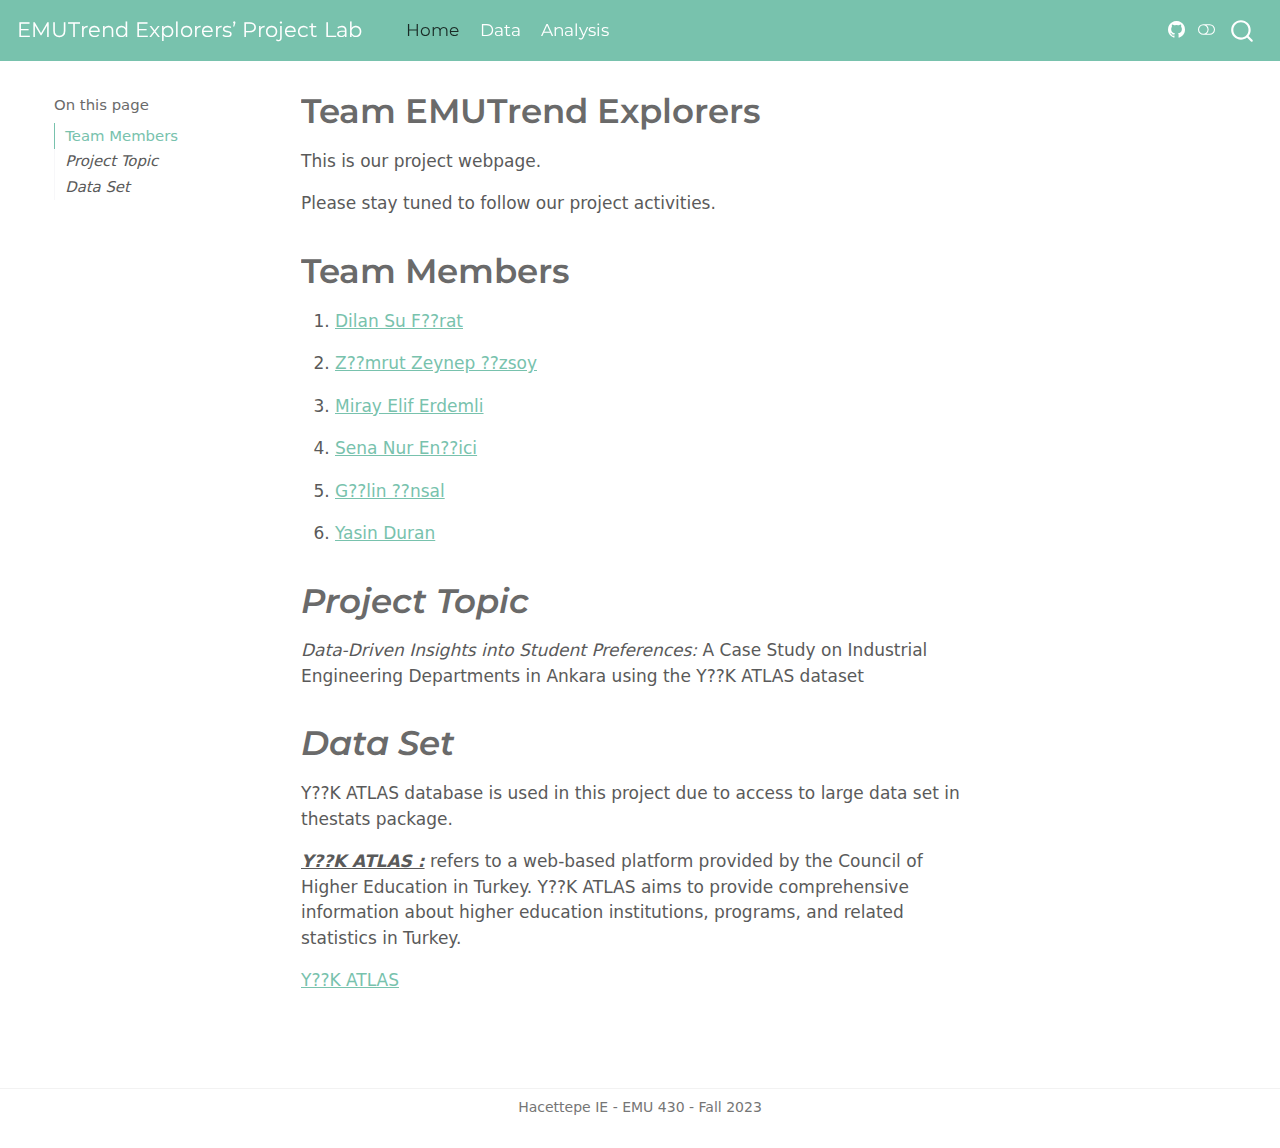
==== docs/index.html @ b111a14e "." ====
<!DOCTYPE html>
<html xmlns="http://www.w3.org/1999/xhtml" lang="en" xml:lang="en"><head>

<meta charset="utf-8">
<meta name="generator" content="quarto-1.3.450">

<meta name="viewport" content="width=device-width, initial-scale=1.0, user-scalable=yes">


<title>EMUTrend Explorers’ Project Lab - Team EMUTrend Explorers</title>
<style>
code{white-space: pre-wrap;}
span.smallcaps{font-variant: small-caps;}
div.columns{display: flex; gap: min(4vw, 1.5em);}
div.column{flex: auto; overflow-x: auto;}
div.hanging-indent{margin-left: 1.5em; text-indent: -1.5em;}
ul.task-list{list-style: none;}
ul.task-list li input[type="checkbox"] {
  width: 0.8em;
  margin: 0 0.8em 0.2em -1em; /* quarto-specific, see https://github.com/quarto-dev/quarto-cli/issues/4556 */ 
  vertical-align: middle;
}
</style>


<script src="site_libs/quarto-nav/quarto-nav.js"></script>
<script src="site_libs/quarto-nav/headroom.min.js"></script>
<script src="site_libs/clipboard/clipboard.min.js"></script>
<script src="site_libs/quarto-search/autocomplete.umd.js"></script>
<script src="site_libs/quarto-search/fuse.min.js"></script>
<script src="site_libs/quarto-search/quarto-search.js"></script>
<meta name="quarto:offset" content="./">
<script src="site_libs/quarto-html/quarto.js"></script>
<script src="site_libs/quarto-html/popper.min.js"></script>
<script src="site_libs/quarto-html/tippy.umd.min.js"></script>
<script src="site_libs/quarto-html/anchor.min.js"></script>
<link href="site_libs/quarto-html/tippy.css" rel="stylesheet">
<link href="site_libs/quarto-html/quarto-syntax-highlighting.css" rel="stylesheet" class="quarto-color-scheme" id="quarto-text-highlighting-styles">
<link href="site_libs/quarto-html/quarto-syntax-highlighting-dark.css" rel="prefetch" class="quarto-color-scheme quarto-color-alternate" id="quarto-text-highlighting-styles">
<script src="site_libs/bootstrap/bootstrap.min.js"></script>
<link href="site_libs/bootstrap/bootstrap-icons.css" rel="stylesheet">
<link href="site_libs/bootstrap/bootstrap.min.css" rel="stylesheet" class="quarto-color-scheme" id="quarto-bootstrap" data-mode="light">
<link href="site_libs/bootstrap/bootstrap-dark.min.css" rel="prefetch" class="quarto-color-scheme quarto-color-alternate" id="quarto-bootstrap" data-mode="dark">
<script id="quarto-search-options" type="application/json">{
  "location": "navbar",
  "copy-button": false,
  "collapse-after": 3,
  "panel-placement": "end",
  "type": "overlay",
  "limit": 20,
  "language": {
    "search-no-results-text": "No results",
    "search-matching-documents-text": "matching documents",
    "search-copy-link-title": "Copy link to search",
    "search-hide-matches-text": "Hide additional matches",
    "search-more-match-text": "more match in this document",
    "search-more-matches-text": "more matches in this document",
    "search-clear-button-title": "Clear",
    "search-detached-cancel-button-title": "Cancel",
    "search-submit-button-title": "Submit",
    "search-label": "Search"
  }
}</script>


<link rel="stylesheet" href="styles.css">
</head>

<body class="floating nav-fixed">

<div id="quarto-search-results"></div>
  <header id="quarto-header" class="headroom fixed-top">
    <nav class="navbar navbar-expand-lg navbar-dark ">
      <div class="navbar-container container-fluid">
      <div class="navbar-brand-container">
    <a class="navbar-brand" href="./index.html">
    <span class="navbar-title">EMUTrend Explorers’ Project Lab</span>
    </a>
  </div>
            <div id="quarto-search" class="" title="Search"></div>
          <button class="navbar-toggler" type="button" data-bs-toggle="collapse" data-bs-target="#navbarCollapse" aria-controls="navbarCollapse" aria-expanded="false" aria-label="Toggle navigation" onclick="if (window.quartoToggleHeadroom) { window.quartoToggleHeadroom(); }">
  <span class="navbar-toggler-icon"></span>
</button>
          <div class="collapse navbar-collapse" id="navbarCollapse">
            <ul class="navbar-nav navbar-nav-scroll me-auto">
  <li class="nav-item">
    <a class="nav-link active" href="./index.html" rel="" target="" aria-current="page">
 <span class="menu-text">Home</span></a>
  </li>  
  <li class="nav-item">
    <a class="nav-link" href="./data.html" rel="" target="">
 <span class="menu-text">Data</span></a>
  </li>  
  <li class="nav-item">
    <a class="nav-link" href="./analysis.html" rel="" target="">
 <span class="menu-text">Analysis</span></a>
  </li>  
</ul>
            <div class="quarto-navbar-tools ms-auto">
    <a href="https://github.com/emu-hacettepe-analytics/emu430-fall2023-team-emutrend_explorers" rel="" title="" class="quarto-navigation-tool px-1" aria-label=""><i class="bi bi-github"></i></a>
  <a href="" class="quarto-color-scheme-toggle quarto-navigation-tool  px-1" onclick="window.quartoToggleColorScheme(); return false;" title="Toggle dark mode"><i class="bi"></i></a>
</div>
          </div> <!-- /navcollapse -->
      </div> <!-- /container-fluid -->
    </nav>
</header>
<!-- content -->
<div id="quarto-content" class="quarto-container page-columns page-rows-contents page-layout-article page-navbar">
<!-- sidebar -->
  <nav id="quarto-sidebar" class="sidebar collapse collapse-horizontal sidebar-navigation floating overflow-auto">
    <nav id="TOC" role="doc-toc" class="toc-active">
    <h2 id="toc-title">On this page</h2>
   
  <ul>
  <li><a href="#team-members" id="toc-team-members" class="nav-link active" data-scroll-target="#team-members">Team Members</a></li>
  <li><a href="#project-topic" id="toc-project-topic" class="nav-link" data-scroll-target="#project-topic"><em>Project Topic</em></a></li>
  <li><a href="#data-set" id="toc-data-set" class="nav-link" data-scroll-target="#data-set"><em>Data Set</em></a></li>
  </ul>
</nav>
</nav>
<div id="quarto-sidebar-glass" data-bs-toggle="collapse" data-bs-target="#quarto-sidebar,#quarto-sidebar-glass"></div>
<!-- margin-sidebar -->
    <div id="quarto-margin-sidebar" class="sidebar margin-sidebar">
    </div>
<!-- main -->
<main class="content" id="quarto-document-content">

<header id="title-block-header" class="quarto-title-block default">
<div class="quarto-title">
<h1 class="title">Team EMUTrend Explorers</h1>
</div>



<div class="quarto-title-meta">

    
  
    
  </div>
  

</header>

<p>This is our project webpage.</p>
<p>Please stay tuned to follow our project activities.</p>
<section id="team-members" class="level1">
<h1>Team Members</h1>
<ol type="1">
<li><p><a href="https://github.com/sufirat">Dilan Su F??rat</a></p></li>
<li><p><a href="https://github.com/zzeynepo">Z??mrut Zeynep ??zsoy</a></p></li>
<li><p><a href="https://github.com/MirayElifErdemli">Miray Elif Erdemli</a></p></li>
<li><p><a href="https://github.com/ensici">Sena Nur En??ici</a></p></li>
<li><p><a href="https://github.com/gulinunsal">G??lin ??nsal</a></p></li>
<li><p><a href="https://github.com/Yasinduran2200469822">Yasin Duran</a></p></li>
</ol>
</section>
<section id="project-topic" class="level1">
<h1><em>Project Topic</em></h1>
<p><em>Data-Driven Insights into Student Preferences:</em> A Case Study on Industrial Engineering Departments in Ankara using the Y??K ATLAS dataset</p>
</section>
<section id="data-set" class="level1">
<h1><em>Data Set</em></h1>
<p>Y??K ATLAS database is used in this project due to access to large data set in thestats package.</p>
<p><u><strong><em>Y??K ATLAS :</em></strong></u> refers to a web-based platform provided by the Council of Higher Education in Turkey. Y??K ATLAS aims to provide comprehensive information about higher education institutions, programs, and related statistics in Turkey.</p>
<p><a href="https://yokatlas.yok.gov.tr/">Y??K ATLAS</a></p>


</section>

<a onclick="window.scrollTo(0, 0); return false;" role="button" id="quarto-back-to-top"><i class="bi bi-arrow-up"></i> Back to top</a></main> <!-- /main -->
<script id="quarto-html-after-body" type="application/javascript">
window.document.addEventListener("DOMContentLoaded", function (event) {
  const toggleBodyColorMode = (bsSheetEl) => {
    const mode = bsSheetEl.getAttribute("data-mode");
    const bodyEl = window.document.querySelector("body");
    if (mode === "dark") {
      bodyEl.classList.add("quarto-dark");
      bodyEl.classList.remove("quarto-light");
    } else {
      bodyEl.classList.add("quarto-light");
      bodyEl.classList.remove("quarto-dark");
    }
  }
  const toggleBodyColorPrimary = () => {
    const bsSheetEl = window.document.querySelector("link#quarto-bootstrap");
    if (bsSheetEl) {
      toggleBodyColorMode(bsSheetEl);
    }
  }
  toggleBodyColorPrimary();  
  const disableStylesheet = (stylesheets) => {
    for (let i=0; i < stylesheets.length; i++) {
      const stylesheet = stylesheets[i];
      stylesheet.rel = 'prefetch';
    }
  }
  const enableStylesheet = (stylesheets) => {
    for (let i=0; i < stylesheets.length; i++) {
      const stylesheet = stylesheets[i];
      stylesheet.rel = 'stylesheet';
    }
  }
  const manageTransitions = (selector, allowTransitions) => {
    const els = window.document.querySelectorAll(selector);
    for (let i=0; i < els.length; i++) {
      const el = els[i];
      if (allowTransitions) {
        el.classList.remove('notransition');
      } else {
        el.classList.add('notransition');
      }
    }
  }
  const toggleColorMode = (alternate) => {
    // Switch the stylesheets
    const alternateStylesheets = window.document.querySelectorAll('link.quarto-color-scheme.quarto-color-alternate');
    manageTransitions('#quarto-margin-sidebar .nav-link', false);
    if (alternate) {
      enableStylesheet(alternateStylesheets);
      for (const sheetNode of alternateStylesheets) {
        if (sheetNode.id === "quarto-bootstrap") {
          toggleBodyColorMode(sheetNode);
        }
      }
    } else {
      disableStylesheet(alternateStylesheets);
      toggleBodyColorPrimary();
    }
    manageTransitions('#quarto-margin-sidebar .nav-link', true);
    // Switch the toggles
    const toggles = window.document.querySelectorAll('.quarto-color-scheme-toggle');
    for (let i=0; i < toggles.length; i++) {
      const toggle = toggles[i];
      if (toggle) {
        if (alternate) {
          toggle.classList.add("alternate");     
        } else {
          toggle.classList.remove("alternate");
        }
      }
    }
    // Hack to workaround the fact that safari doesn't
    // properly recolor the scrollbar when toggling (#1455)
    if (navigator.userAgent.indexOf('Safari') > 0 && navigator.userAgent.indexOf('Chrome') == -1) {
      manageTransitions("body", false);
      window.scrollTo(0, 1);
      setTimeout(() => {
        window.scrollTo(0, 0);
        manageTransitions("body", true);
      }, 40);  
    }
  }
  const isFileUrl = () => { 
    return window.location.protocol === 'file:';
  }
  const hasAlternateSentinel = () => {  
    let styleSentinel = getColorSchemeSentinel();
    if (styleSentinel !== null) {
      return styleSentinel === "alternate";
    } else {
      return false;
    }
  }
  const setStyleSentinel = (alternate) => {
    const value = alternate ? "alternate" : "default";
    if (!isFileUrl()) {
      window.localStorage.setItem("quarto-color-scheme", value);
    } else {
      localAlternateSentinel = value;
    }
  }
  const getColorSchemeSentinel = () => {
    if (!isFileUrl()) {
      const storageValue = window.localStorage.getItem("quarto-color-scheme");
      return storageValue != null ? storageValue : localAlternateSentinel;
    } else {
      return localAlternateSentinel;
    }
  }
  let localAlternateSentinel = 'default';
  // Dark / light mode switch
  window.quartoToggleColorScheme = () => {
    // Read the current dark / light value 
    let toAlternate = !hasAlternateSentinel();
    toggleColorMode(toAlternate);
    setStyleSentinel(toAlternate);
  };
  // Ensure there is a toggle, if there isn't float one in the top right
  if (window.document.querySelector('.quarto-color-scheme-toggle') === null) {
    const a = window.document.createElement('a');
    a.classList.add('top-right');
    a.classList.add('quarto-color-scheme-toggle');
    a.href = "";
    a.onclick = function() { try { window.quartoToggleColorScheme(); } catch {} return false; };
    const i = window.document.createElement("i");
    i.classList.add('bi');
    a.appendChild(i);
    window.document.body.appendChild(a);
  }
  // Switch to dark mode if need be
  if (hasAlternateSentinel()) {
    toggleColorMode(true);
  } else {
    toggleColorMode(false);
  }
  const icon = "";
  const anchorJS = new window.AnchorJS();
  anchorJS.options = {
    placement: 'right',
    icon: icon
  };
  anchorJS.add('.anchored');
  const isCodeAnnotation = (el) => {
    for (const clz of el.classList) {
      if (clz.startsWith('code-annotation-')) {                     
        return true;
      }
    }
    return false;
  }
  const clipboard = new window.ClipboardJS('.code-copy-button', {
    text: function(trigger) {
      const codeEl = trigger.previousElementSibling.cloneNode(true);
      for (const childEl of codeEl.children) {
        if (isCodeAnnotation(childEl)) {
          childEl.remove();
        }
      }
      return codeEl.innerText;
    }
  });
  clipboard.on('success', function(e) {
    // button target
    const button = e.trigger;
    // don't keep focus
    button.blur();
    // flash "checked"
    button.classList.add('code-copy-button-checked');
    var currentTitle = button.getAttribute("title");
    button.setAttribute("title", "Copied!");
    let tooltip;
    if (window.bootstrap) {
      button.setAttribute("data-bs-toggle", "tooltip");
      button.setAttribute("data-bs-placement", "left");
      button.setAttribute("data-bs-title", "Copied!");
      tooltip = new bootstrap.Tooltip(button, 
        { trigger: "manual", 
          customClass: "code-copy-button-tooltip",
          offset: [0, -8]});
      tooltip.show();    
    }
    setTimeout(function() {
      if (tooltip) {
        tooltip.hide();
        button.removeAttribute("data-bs-title");
        button.removeAttribute("data-bs-toggle");
        button.removeAttribute("data-bs-placement");
      }
      button.setAttribute("title", currentTitle);
      button.classList.remove('code-copy-button-checked');
    }, 1000);
    // clear code selection
    e.clearSelection();
  });
  function tippyHover(el, contentFn) {
    const config = {
      allowHTML: true,
      content: contentFn,
      maxWidth: 500,
      delay: 100,
      arrow: false,
      appendTo: function(el) {
          return el.parentElement;
      },
      interactive: true,
      interactiveBorder: 10,
      theme: 'quarto',
      placement: 'bottom-start'
    };
    window.tippy(el, config); 
  }
  const noterefs = window.document.querySelectorAll('a[role="doc-noteref"]');
  for (var i=0; i<noterefs.length; i++) {
    const ref = noterefs[i];
    tippyHover(ref, function() {
      // use id or data attribute instead here
      let href = ref.getAttribute('data-footnote-href') || ref.getAttribute('href');
      try { href = new URL(href).hash; } catch {}
      const id = href.replace(/^#\/?/, "");
      const note = window.document.getElementById(id);
      return note.innerHTML;
    });
  }
      let selectedAnnoteEl;
      const selectorForAnnotation = ( cell, annotation) => {
        let cellAttr = 'data-code-cell="' + cell + '"';
        let lineAttr = 'data-code-annotation="' +  annotation + '"';
        const selector = 'span[' + cellAttr + '][' + lineAttr + ']';
        return selector;
      }
      const selectCodeLines = (annoteEl) => {
        const doc = window.document;
        const targetCell = annoteEl.getAttribute("data-target-cell");
        const targetAnnotation = annoteEl.getAttribute("data-target-annotation");
        const annoteSpan = window.document.querySelector(selectorForAnnotation(targetCell, targetAnnotation));
        const lines = annoteSpan.getAttribute("data-code-lines").split(",");
        const lineIds = lines.map((line) => {
          return targetCell + "-" + line;
        })
        let top = null;
        let height = null;
        let parent = null;
        if (lineIds.length > 0) {
            //compute the position of the single el (top and bottom and make a div)
            const el = window.document.getElementById(lineIds[0]);
            top = el.offsetTop;
            height = el.offsetHeight;
            parent = el.parentElement.parentElement;
          if (lineIds.length > 1) {
            const lastEl = window.document.getElementById(lineIds[lineIds.length - 1]);
            const bottom = lastEl.offsetTop + lastEl.offsetHeight;
            height = bottom - top;
          }
          if (top !== null && height !== null && parent !== null) {
            // cook up a div (if necessary) and position it 
            let div = window.document.getElementById("code-annotation-line-highlight");
            if (div === null) {
              div = window.document.createElement("div");
              div.setAttribute("id", "code-annotation-line-highlight");
              div.style.position = 'absolute';
              parent.appendChild(div);
            }
            div.style.top = top - 2 + "px";
            div.style.height = height + 4 + "px";
            let gutterDiv = window.document.getElementById("code-annotation-line-highlight-gutter");
            if (gutterDiv === null) {
              gutterDiv = window.document.createElement("div");
              gutterDiv.setAttribute("id", "code-annotation-line-highlight-gutter");
              gutterDiv.style.position = 'absolute';
              const codeCell = window.document.getElementById(targetCell);
              const gutter = codeCell.querySelector('.code-annotation-gutter');
              gutter.appendChild(gutterDiv);
            }
            gutterDiv.style.top = top - 2 + "px";
            gutterDiv.style.height = height + 4 + "px";
          }
          selectedAnnoteEl = annoteEl;
        }
      };
      const unselectCodeLines = () => {
        const elementsIds = ["code-annotation-line-highlight", "code-annotation-line-highlight-gutter"];
        elementsIds.forEach((elId) => {
          const div = window.document.getElementById(elId);
          if (div) {
            div.remove();
          }
        });
        selectedAnnoteEl = undefined;
      };
      // Attach click handler to the DT
      const annoteDls = window.document.querySelectorAll('dt[data-target-cell]');
      for (const annoteDlNode of annoteDls) {
        annoteDlNode.addEventListener('click', (event) => {
          const clickedEl = event.target;
          if (clickedEl !== selectedAnnoteEl) {
            unselectCodeLines();
            const activeEl = window.document.querySelector('dt[data-target-cell].code-annotation-active');
            if (activeEl) {
              activeEl.classList.remove('code-annotation-active');
            }
            selectCodeLines(clickedEl);
            clickedEl.classList.add('code-annotation-active');
          } else {
            // Unselect the line
            unselectCodeLines();
            clickedEl.classList.remove('code-annotation-active');
          }
        });
      }
  const findCites = (el) => {
    const parentEl = el.parentElement;
    if (parentEl) {
      const cites = parentEl.dataset.cites;
      if (cites) {
        return {
          el,
          cites: cites.split(' ')
        };
      } else {
        return findCites(el.parentElement)
      }
    } else {
      return undefined;
    }
  };
  var bibliorefs = window.document.querySelectorAll('a[role="doc-biblioref"]');
  for (var i=0; i<bibliorefs.length; i++) {
    const ref = bibliorefs[i];
    const citeInfo = findCites(ref);
    if (citeInfo) {
      tippyHover(citeInfo.el, function() {
        var popup = window.document.createElement('div');
        citeInfo.cites.forEach(function(cite) {
          var citeDiv = window.document.createElement('div');
          citeDiv.classList.add('hanging-indent');
          citeDiv.classList.add('csl-entry');
          var biblioDiv = window.document.getElementById('ref-' + cite);
          if (biblioDiv) {
            citeDiv.innerHTML = biblioDiv.innerHTML;
          }
          popup.appendChild(citeDiv);
        });
        return popup.innerHTML;
      });
    }
  }
});
</script>
</div> <!-- /content -->
<footer class="footer">
  <div class="nav-footer">
    <div class="nav-footer-left">
      &nbsp;
    </div>   
    <div class="nav-footer-center">Hacettepe IE - EMU 430 - Fall 2023</div>
    <div class="nav-footer-right">
      &nbsp;
    </div>
  </div>
</footer>



</body></html>
---- docs/site_libs/quarto-html/tippy.css ----
.tippy-box[data-animation=fade][data-state=hidden]{opacity:0}[data-tippy-root]{max-width:calc(100vw - 10px)}.tippy-box{position:relative;background-color:#333;color:#fff;border-radius:4px;font-size:14px;line-height:1.4;white-space:normal;outline:0;transition-property:transform,visibility,opacity}.tippy-box[data-placement^=top]>.tippy-arrow{bottom:0}.tippy-box[data-placement^=top]>.tippy-arrow:before{bottom:-7px;left:0;border-width:8px 8px 0;border-top-color:initial;transform-origin:center top}.tippy-box[data-placement^=bottom]>.tippy-arrow{top:0}.tippy-box[data-placement^=bottom]>.tippy-arrow:before{top:-7px;left:0;border-width:0 8px 8px;border-bottom-color:initial;transform-origin:center bottom}.tippy-box[data-placement^=left]>.tippy-arrow{right:0}.tippy-box[data-placement^=left]>.tippy-arrow:before{border-width:8px 0 8px 8px;border-left-color:initial;right:-7px;transform-origin:center left}.tippy-box[data-placement^=right]>.tippy-arrow{left:0}.tippy-box[data-placement^=right]>.tippy-arrow:before{left:-7px;border-width:8px 8px 8px 0;border-right-color:initial;transform-origin:center right}.tippy-box[data-inertia][data-state=visible]{transition-timing-function:cubic-bezier(.54,1.5,.38,1.11)}.tippy-arrow{width:16px;height:16px;color:#333}.tippy-arrow:before{content:"";position:absolute;border-color:transparent;border-style:solid}.tippy-content{position:relative;padding:5px 9px;z-index:1}
---- docs/site_libs/quarto-html/quarto-syntax-highlighting.css ----
/* quarto syntax highlight colors */
:root {
  --quarto-hl-ot-color: #003B4F;
  --quarto-hl-at-color: #657422;
  --quarto-hl-ss-color: #20794D;
  --quarto-hl-an-color: #5E5E5E;
  --quarto-hl-fu-color: #4758AB;
  --quarto-hl-st-color: #20794D;
  --quarto-hl-cf-color: #003B4F;
  --quarto-hl-op-color: #5E5E5E;
  --quarto-hl-er-color: #AD0000;
  --quarto-hl-bn-color: #AD0000;
  --quarto-hl-al-color: #AD0000;
  --quarto-hl-va-color: #111111;
  --quarto-hl-bu-color: inherit;
  --quarto-hl-ex-color: inherit;
  --quarto-hl-pp-color: #AD0000;
  --quarto-hl-in-color: #5E5E5E;
  --quarto-hl-vs-color: #20794D;
  --quarto-hl-wa-color: #5E5E5E;
  --quarto-hl-do-color: #5E5E5E;
  --quarto-hl-im-color: #00769E;
  --quarto-hl-ch-color: #20794D;
  --quarto-hl-dt-color: #AD0000;
  --quarto-hl-fl-color: #AD0000;
  --quarto-hl-co-color: #5E5E5E;
  --quarto-hl-cv-color: #5E5E5E;
  --quarto-hl-cn-color: #8f5902;
  --quarto-hl-sc-color: #5E5E5E;
  --quarto-hl-dv-color: #AD0000;
  --quarto-hl-kw-color: #003B4F;
}

/* other quarto variables */
:root {
  --quarto-font-monospace: SFMono-Regular, Menlo, Monaco, Consolas, "Liberation Mono", "Courier New", monospace;
}

pre > code.sourceCode > span {
  color: #003B4F;
}

code span {
  color: #003B4F;
}

code.sourceCode > span {
  color: #003B4F;
}

div.sourceCode,
div.sourceCode pre.sourceCode {
  color: #003B4F;
}

code span.ot {
  color: #003B4F;
  font-style: inherit;
}

code span.at {
  color: #657422;
  font-style: inherit;
}

code span.ss {
  color: #20794D;
  font-style: inherit;
}

code span.an {
  color: #5E5E5E;
  font-style: inherit;
}

code span.fu {
  color: #4758AB;
  font-style: inherit;
}

code span.st {
  color: #20794D;
  font-style: inherit;
}

code span.cf {
  color: #003B4F;
  font-style: inherit;
}

code span.op {
  color: #5E5E5E;
  font-style: inherit;
}

code span.er {
  color: #AD0000;
  font-style: inherit;
}

code span.bn {
  color: #AD0000;
  font-style: inherit;
}

code span.al {
  color: #AD0000;
  font-style: inherit;
}

code span.va {
  color: #111111;
  font-style: inherit;
}

code span.bu {
  font-style: inherit;
}

code span.ex {
  font-style: inherit;
}

code span.pp {
  color: #AD0000;
  font-style: inherit;
}

code span.in {
  color: #5E5E5E;
  font-style: inherit;
}

code span.vs {
  color: #20794D;
  font-style: inherit;
}

code span.wa {
  color: #5E5E5E;
  font-style: italic;
}

code span.do {
  color: #5E5E5E;
  font-style: italic;
}

code span.im {
  color: #00769E;
  font-style: inherit;
}

code span.ch {
  color: #20794D;
  font-style: inherit;
}

code span.dt {
  color: #AD0000;
  font-style: inherit;
}

code span.fl {
  color: #AD0000;
  font-style: inherit;
}

code span.co {
  color: #5E5E5E;
  font-style: inherit;
}

code span.cv {
  color: #5E5E5E;
  font-style: italic;
}

code span.cn {
  color: #8f5902;
  font-style: inherit;
}

code span.sc {
  color: #5E5E5E;
  font-style: inherit;
}

code span.dv {
  color: #AD0000;
  font-style: inherit;
}

code span.kw {
  color: #003B4F;
  font-style: inherit;
}

.prevent-inlining {
  content: "</";
}

/*# sourceMappingURL=debc5d5d77c3f9108843748ff7464032.css.map */
---- docs/site_libs/quarto-html/quarto-syntax-highlighting-dark.css ----
/* quarto syntax highlight colors */
:root {
  --quarto-hl-al-color: #f07178;
  --quarto-hl-an-color: #d4d0ab;
  --quarto-hl-at-color: #00e0e0;
  --quarto-hl-bn-color: #d4d0ab;
  --quarto-hl-bu-color: #abe338;
  --quarto-hl-ch-color: #abe338;
  --quarto-hl-co-color: #f8f8f2;
  --quarto-hl-cv-color: #ffd700;
  --quarto-hl-cn-color: #ffd700;
  --quarto-hl-cf-color: #ffa07a;
  --quarto-hl-dt-color: #ffa07a;
  --quarto-hl-dv-color: #d4d0ab;
  --quarto-hl-do-color: #f8f8f2;
  --quarto-hl-er-color: #f07178;
  --quarto-hl-ex-color: #00e0e0;
  --quarto-hl-fl-color: #d4d0ab;
  --quarto-hl-fu-color: #ffa07a;
  --quarto-hl-im-color: #abe338;
  --quarto-hl-in-color: #d4d0ab;
  --quarto-hl-kw-color: #ffa07a;
  --quarto-hl-op-color: #ffa07a;
  --quarto-hl-ot-color: #00e0e0;
  --quarto-hl-pp-color: #dcc6e0;
  --quarto-hl-re-color: #00e0e0;
  --quarto-hl-sc-color: #abe338;
  --quarto-hl-ss-color: #abe338;
  --quarto-hl-st-color: #abe338;
  --quarto-hl-va-color: #00e0e0;
  --quarto-hl-vs-color: #abe338;
  --quarto-hl-wa-color: #dcc6e0;
}

/* other quarto variables */
:root {
  --quarto-font-monospace: SFMono-Regular, Menlo, Monaco, Consolas, "Liberation Mono", "Courier New", monospace;
}

code span.al {
  background-color: #2a0f15;
  font-weight: bold;
  color: #f07178;
}

code span.an {
  color: #d4d0ab;
}

code span.at {
  color: #00e0e0;
}

code span.bn {
  color: #d4d0ab;
}

code span.bu {
  color: #abe338;
}

code span.ch {
  color: #abe338;
}

code span.co {
  font-style: italic;
  color: #f8f8f2;
}

code span.cv {
  color: #ffd700;
}

code span.cn {
  color: #ffd700;
}

code span.cf {
  font-weight: bold;
  color: #ffa07a;
}

code span.dt {
  color: #ffa07a;
}

code span.dv {
  color: #d4d0ab;
}

code span.do {
  color: #f8f8f2;
}

code span.er {
  color: #f07178;
  text-decoration: underline;
}

code span.ex {
  font-weight: bold;
  color: #00e0e0;
}

code span.fl {
  color: #d4d0ab;
}

code span.fu {
  color: #ffa07a;
}

code span.im {
  color: #abe338;
}

code span.in {
  color: #d4d0ab;
}

code span.kw {
  font-weight: bold;
  color: #ffa07a;
}

pre > code.sourceCode > span {
  color: #f8f8f2;
}

code span {
  color: #f8f8f2;
}

code.sourceCode > span {
  color: #f8f8f2;
}

div.sourceCode,
div.sourceCode pre.sourceCode {
  color: #f8f8f2;
}

code span.op {
  color: #ffa07a;
}

code span.ot {
  color: #00e0e0;
}

code span.pp {
  color: #dcc6e0;
}

code span.re {
  background-color: #f8f8f2;
  color: #00e0e0;
}

code span.sc {
  color: #abe338;
}

code span.ss {
  color: #abe338;
}

code span.st {
  color: #abe338;
}

code span.va {
  color: #00e0e0;
}

code span.vs {
  color: #abe338;
}

code span.wa {
  color: #dcc6e0;
}

.prevent-inlining {
  content: "</";
}

/*# sourceMappingURL=935a306eefa94366c21e1a970dddb765.css.map */
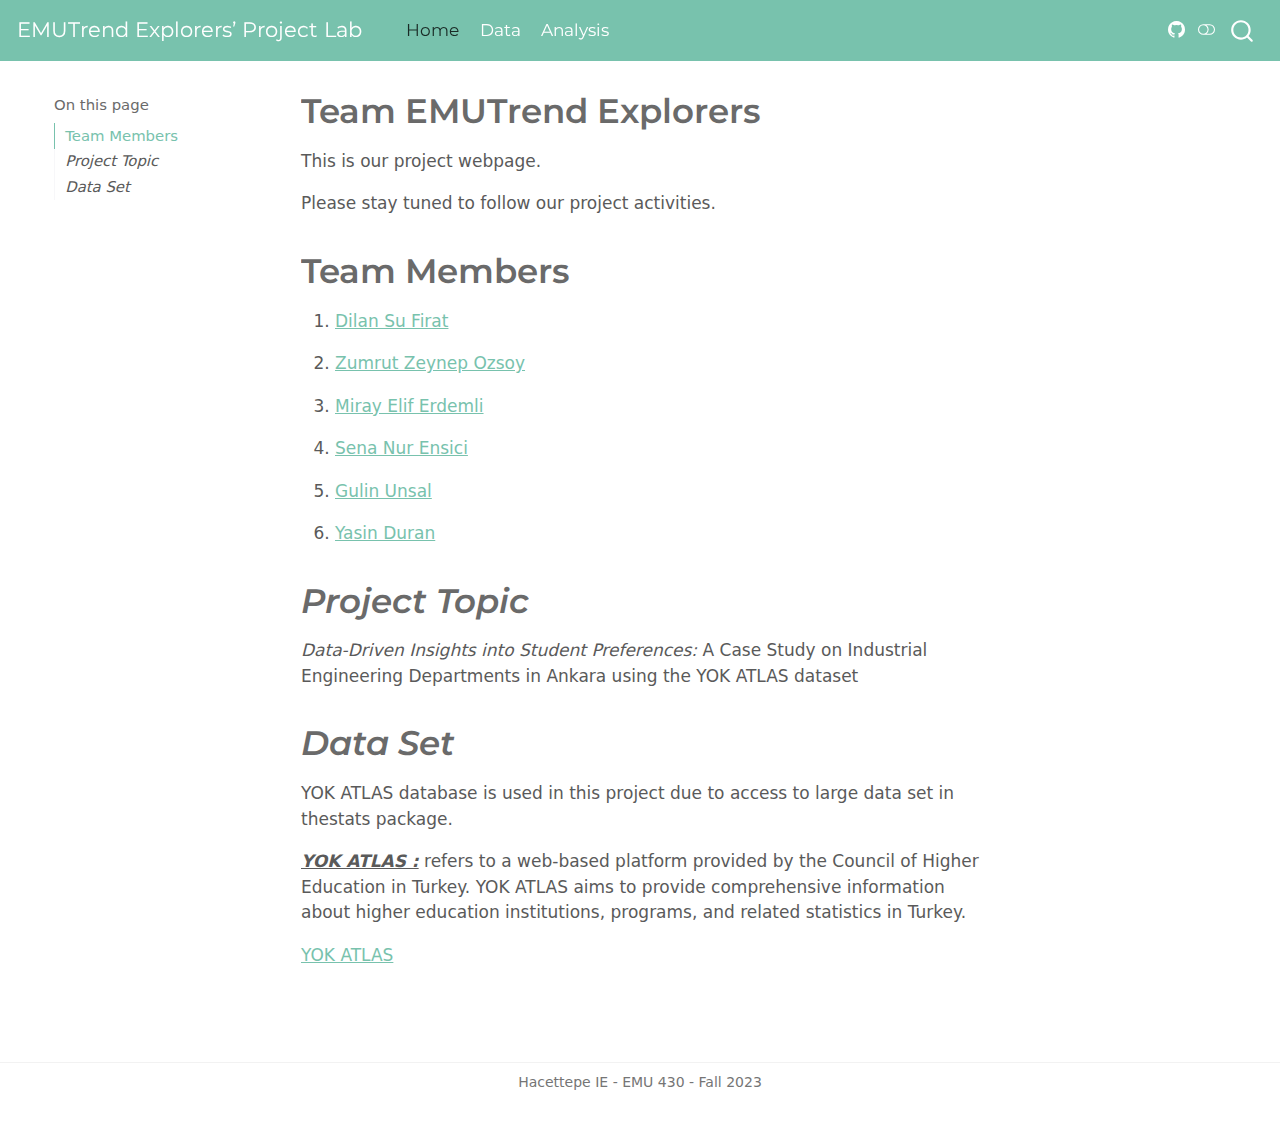
==== commit edc708d1: "." ====
--- a/docs/index.html
+++ b/docs/index.html
@@ -147,23 +147,23 @@
 <section id="team-members" class="level1">
 <h1>Team Members</h1>
 <ol type="1">
-<li><p><a href="https://github.com/sufirat">Dilan Su F??rat</a></p></li>
-<li><p><a href="https://github.com/zzeynepo">Z??mrut Zeynep ??zsoy</a></p></li>
+<li><p><a href="https://github.com/sufirat">Dilan Su Firat</a></p></li>
+<li><p><a href="https://github.com/zzeynepo">Zumrut Zeynep Ozsoy</a></p></li>
 <li><p><a href="https://github.com/MirayElifErdemli">Miray Elif Erdemli</a></p></li>
-<li><p><a href="https://github.com/ensici">Sena Nur En??ici</a></p></li>
-<li><p><a href="https://github.com/gulinunsal">G??lin ??nsal</a></p></li>
+<li><p><a href="https://github.com/ensici">Sena Nur Ensici</a></p></li>
+<li><p><a href="https://github.com/gulinunsal">Gulin Unsal</a></p></li>
 <li><p><a href="https://github.com/Yasinduran2200469822">Yasin Duran</a></p></li>
 </ol>
 </section>
 <section id="project-topic" class="level1">
 <h1><em>Project Topic</em></h1>
-<p><em>Data-Driven Insights into Student Preferences:</em> A Case Study on Industrial Engineering Departments in Ankara using the Y??K ATLAS dataset</p>
+<p><em>Data-Driven Insights into Student Preferences:</em> A Case Study on Industrial Engineering Departments in Ankara using the YOK ATLAS dataset</p>
 </section>
 <section id="data-set" class="level1">
 <h1><em>Data Set</em></h1>
-<p>Y??K ATLAS database is used in this project due to access to large data set in thestats package.</p>
-<p><u><strong><em>Y??K ATLAS :</em></strong></u> refers to a web-based platform provided by the Council of Higher Education in Turkey. Y??K ATLAS aims to provide comprehensive information about higher education institutions, programs, and related statistics in Turkey.</p>
-<p><a href="https://yokatlas.yok.gov.tr/">Y??K ATLAS</a></p>
+<p>YOK ATLAS database is used in this project due to access to large data set in thestats package.</p>
+<p><u><strong><em>YOK ATLAS :</em></strong></u> refers to a web-based platform provided by the Council of Higher Education in Turkey. YOK ATLAS aims to provide comprehensive information about higher education institutions, programs, and related statistics in Turkey.</p>
+<p><a href="https://yokatlas.yok.gov.tr/">YOK ATLAS</a></p>
 
 
 </section>
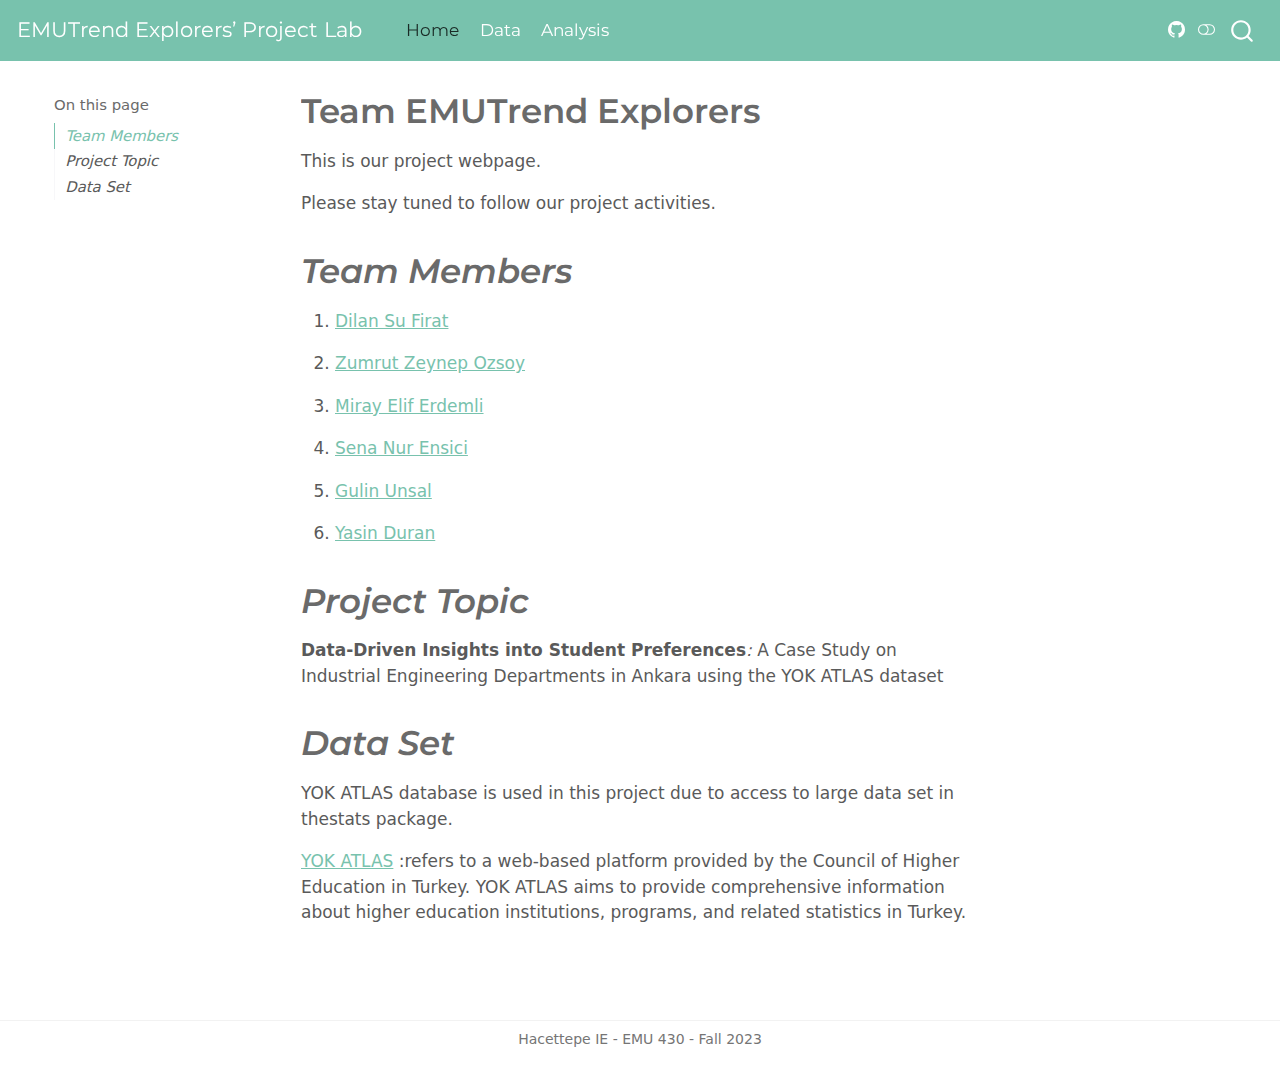
==== commit 4c5f8520: "." ====
--- a/docs/index.html
+++ b/docs/index.html
@@ -112,7 +112,7 @@
     <h2 id="toc-title">On this page</h2>
    
   <ul>
-  <li><a href="#team-members" id="toc-team-members" class="nav-link active" data-scroll-target="#team-members">Team Members</a></li>
+  <li><a href="#team-members" id="toc-team-members" class="nav-link active" data-scroll-target="#team-members"><em>Team Members</em></a></li>
   <li><a href="#project-topic" id="toc-project-topic" class="nav-link" data-scroll-target="#project-topic"><em>Project Topic</em></a></li>
   <li><a href="#data-set" id="toc-data-set" class="nav-link" data-scroll-target="#data-set"><em>Data Set</em></a></li>
   </ul>
@@ -145,7 +145,7 @@
 <p>This is our project webpage.</p>
 <p>Please stay tuned to follow our project activities.</p>
 <section id="team-members" class="level1">
-<h1>Team Members</h1>
+<h1><em>Team Members</em></h1>
 <ol type="1">
 <li><p><a href="https://github.com/sufirat">Dilan Su Firat</a></p></li>
 <li><p><a href="https://github.com/zzeynepo">Zumrut Zeynep Ozsoy</a></p></li>
@@ -157,13 +157,12 @@
 </section>
 <section id="project-topic" class="level1">
 <h1><em>Project Topic</em></h1>
-<p><em>Data-Driven Insights into Student Preferences:</em> A Case Study on Industrial Engineering Departments in Ankara using the YOK ATLAS dataset</p>
+<p><strong>Data-Driven Insights into Student Preferences</strong><em>:</em> A Case Study on Industrial Engineering Departments in Ankara using the YOK ATLAS dataset</p>
 </section>
 <section id="data-set" class="level1">
 <h1><em>Data Set</em></h1>
 <p>YOK ATLAS database is used in this project due to access to large data set in thestats package.</p>
-<p><u><strong><em>YOK ATLAS :</em></strong></u> refers to a web-based platform provided by the Council of Higher Education in Turkey. YOK ATLAS aims to provide comprehensive information about higher education institutions, programs, and related statistics in Turkey.</p>
-<p><a href="https://yokatlas.yok.gov.tr/">YOK ATLAS</a></p>
+<p><a href="https://yokatlas.yok.gov.tr/">YOK ATLAS</a> :refers to a web-based platform provided by the Council of Higher Education in Turkey. YOK ATLAS aims to provide comprehensive information about higher education institutions, programs, and related statistics in Turkey.</p>
 
 
 </section>
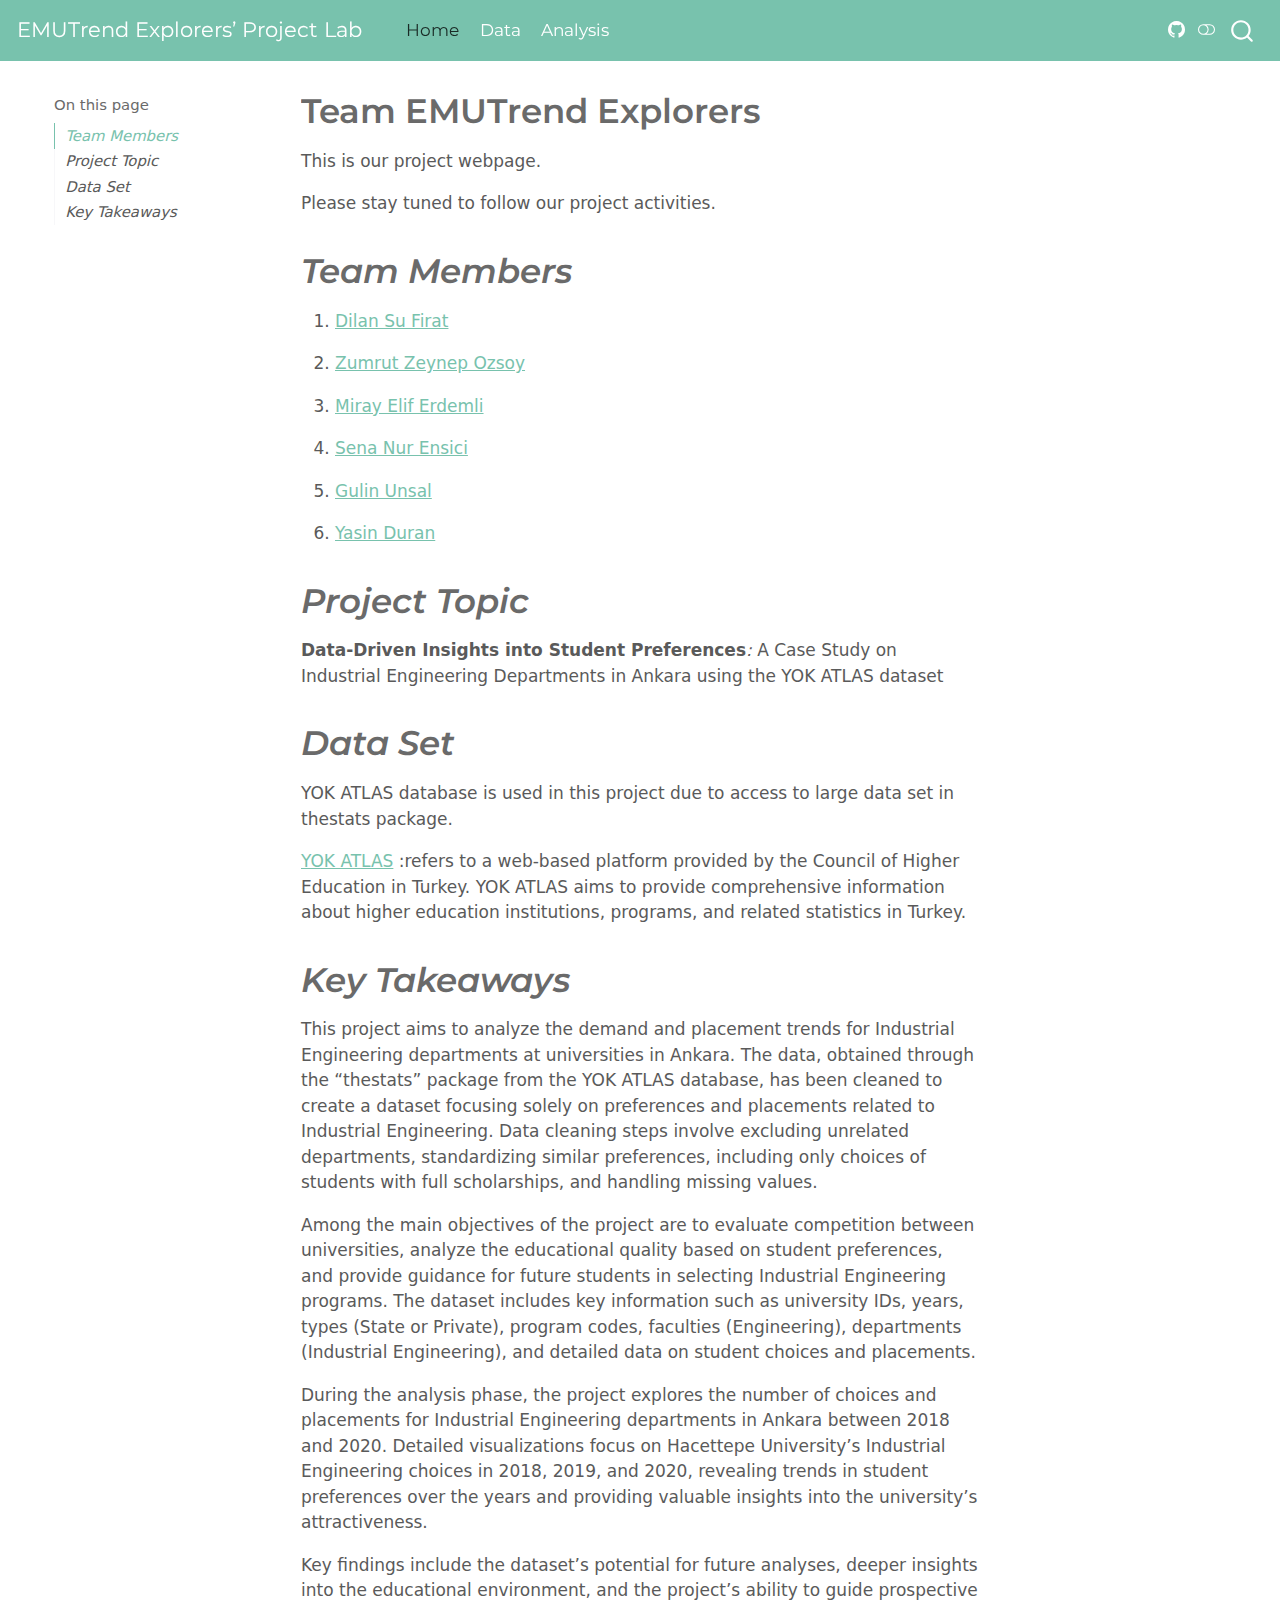
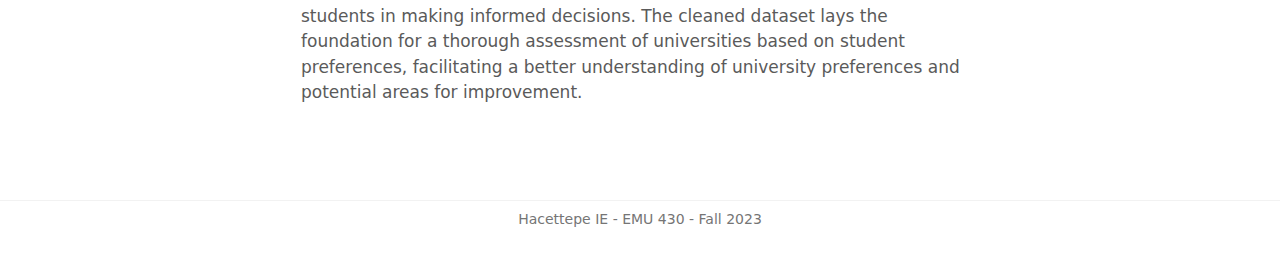
==== commit 6c42c436: "suu" ====
--- a/docs/index.html
+++ b/docs/index.html
@@ -115,6 +115,7 @@
   <li><a href="#team-members" id="toc-team-members" class="nav-link active" data-scroll-target="#team-members"><em>Team Members</em></a></li>
   <li><a href="#project-topic" id="toc-project-topic" class="nav-link" data-scroll-target="#project-topic"><em>Project Topic</em></a></li>
   <li><a href="#data-set" id="toc-data-set" class="nav-link" data-scroll-target="#data-set"><em>Data Set</em></a></li>
+  <li><a href="#key-takeaways" id="toc-key-takeaways" class="nav-link" data-scroll-target="#key-takeaways"><em>Key Takeaways</em></a></li>
   </ul>
 </nav>
 </nav>
@@ -147,12 +148,12 @@
 <section id="team-members" class="level1">
 <h1><em>Team Members</em></h1>
 <ol type="1">
-<li><p><a href="https://github.com/sufirat">Dilan Su Firat</a></p></li>
-<li><p><a href="https://github.com/zzeynepo">Zumrut Zeynep Ozsoy</a></p></li>
-<li><p><a href="https://github.com/MirayElifErdemli">Miray Elif Erdemli</a></p></li>
-<li><p><a href="https://github.com/ensici">Sena Nur Ensici</a></p></li>
-<li><p><a href="https://github.com/gulinunsal">Gulin Unsal</a></p></li>
-<li><p><a href="https://github.com/Yasinduran2200469822">Yasin Duran</a></p></li>
+<li><p><a href="https://emu-hacettepe-analytics.github.io/emu430-fall2023-sufirat/">Dilan Su Firat</a></p></li>
+<li><p><a href="https://emu-hacettepe-analytics.github.io/emu430-fall2023-zzeynepo/">Zumrut Zeynep Ozsoy</a></p></li>
+<li><p><a href="https://emu-hacettepe-analytics.github.io/emu430-fall2023-MirayElifErdemli/">Miray Elif Erdemli</a></p></li>
+<li><p><a href="https://emu-hacettepe-analytics.github.io/emu430-fall2023-ensici/">Sena Nur Ensici</a></p></li>
+<li><p><a href="https://emu-hacettepe-analytics.github.io/emu430-fall2023-gulinunsal/">Gulin Unsal</a></p></li>
+<li><p><a href="https://emu-hacettepe-analytics.github.io/emu430-fall2023-Yasinduran2200469822/">Yasin Duran</a></p></li>
 </ol>
 </section>
 <section id="project-topic" class="level1">
@@ -163,6 +164,13 @@
 <h1><em>Data Set</em></h1>
 <p>YOK ATLAS database is used in this project due to access to large data set in thestats package.</p>
 <p><a href="https://yokatlas.yok.gov.tr/">YOK ATLAS</a> :refers to a web-based platform provided by the Council of Higher Education in Turkey. YOK ATLAS aims to provide comprehensive information about higher education institutions, programs, and related statistics in Turkey.</p>
+</section>
+<section id="key-takeaways" class="level1">
+<h1><em>Key Takeaways</em></h1>
+<p>This project aims to analyze the demand and placement trends for Industrial Engineering departments at universities in Ankara. The data, obtained through the “thestats” package from the YOK ATLAS database, has been cleaned to create a dataset focusing solely on preferences and placements related to Industrial Engineering. Data cleaning steps involve excluding unrelated departments, standardizing similar preferences, including only choices of students with full scholarships, and handling missing values.</p>
+<p>Among the main objectives of the project are to evaluate competition between universities, analyze the educational quality based on student preferences, and provide guidance for future students in selecting Industrial Engineering programs. The dataset includes key information such as university IDs, years, types (State or Private), program codes, faculties (Engineering), departments (Industrial Engineering), and detailed data on student choices and placements.</p>
+<p>During the analysis phase, the project explores the number of choices and placements for Industrial Engineering departments in Ankara between 2018 and 2020. Detailed visualizations focus on Hacettepe University’s Industrial Engineering choices in 2018, 2019, and 2020, revealing trends in student preferences over the years and providing valuable insights into the university’s attractiveness.</p>
+<p>Key findings include the dataset’s potential for future analyses, deeper insights into the educational environment, and the project’s ability to guide prospective students in making informed decisions. The cleaned dataset lays the foundation for a thorough assessment of universities based on student preferences, facilitating a better understanding of university preferences and potential areas for improvement.</p>
 
 
 </section>
